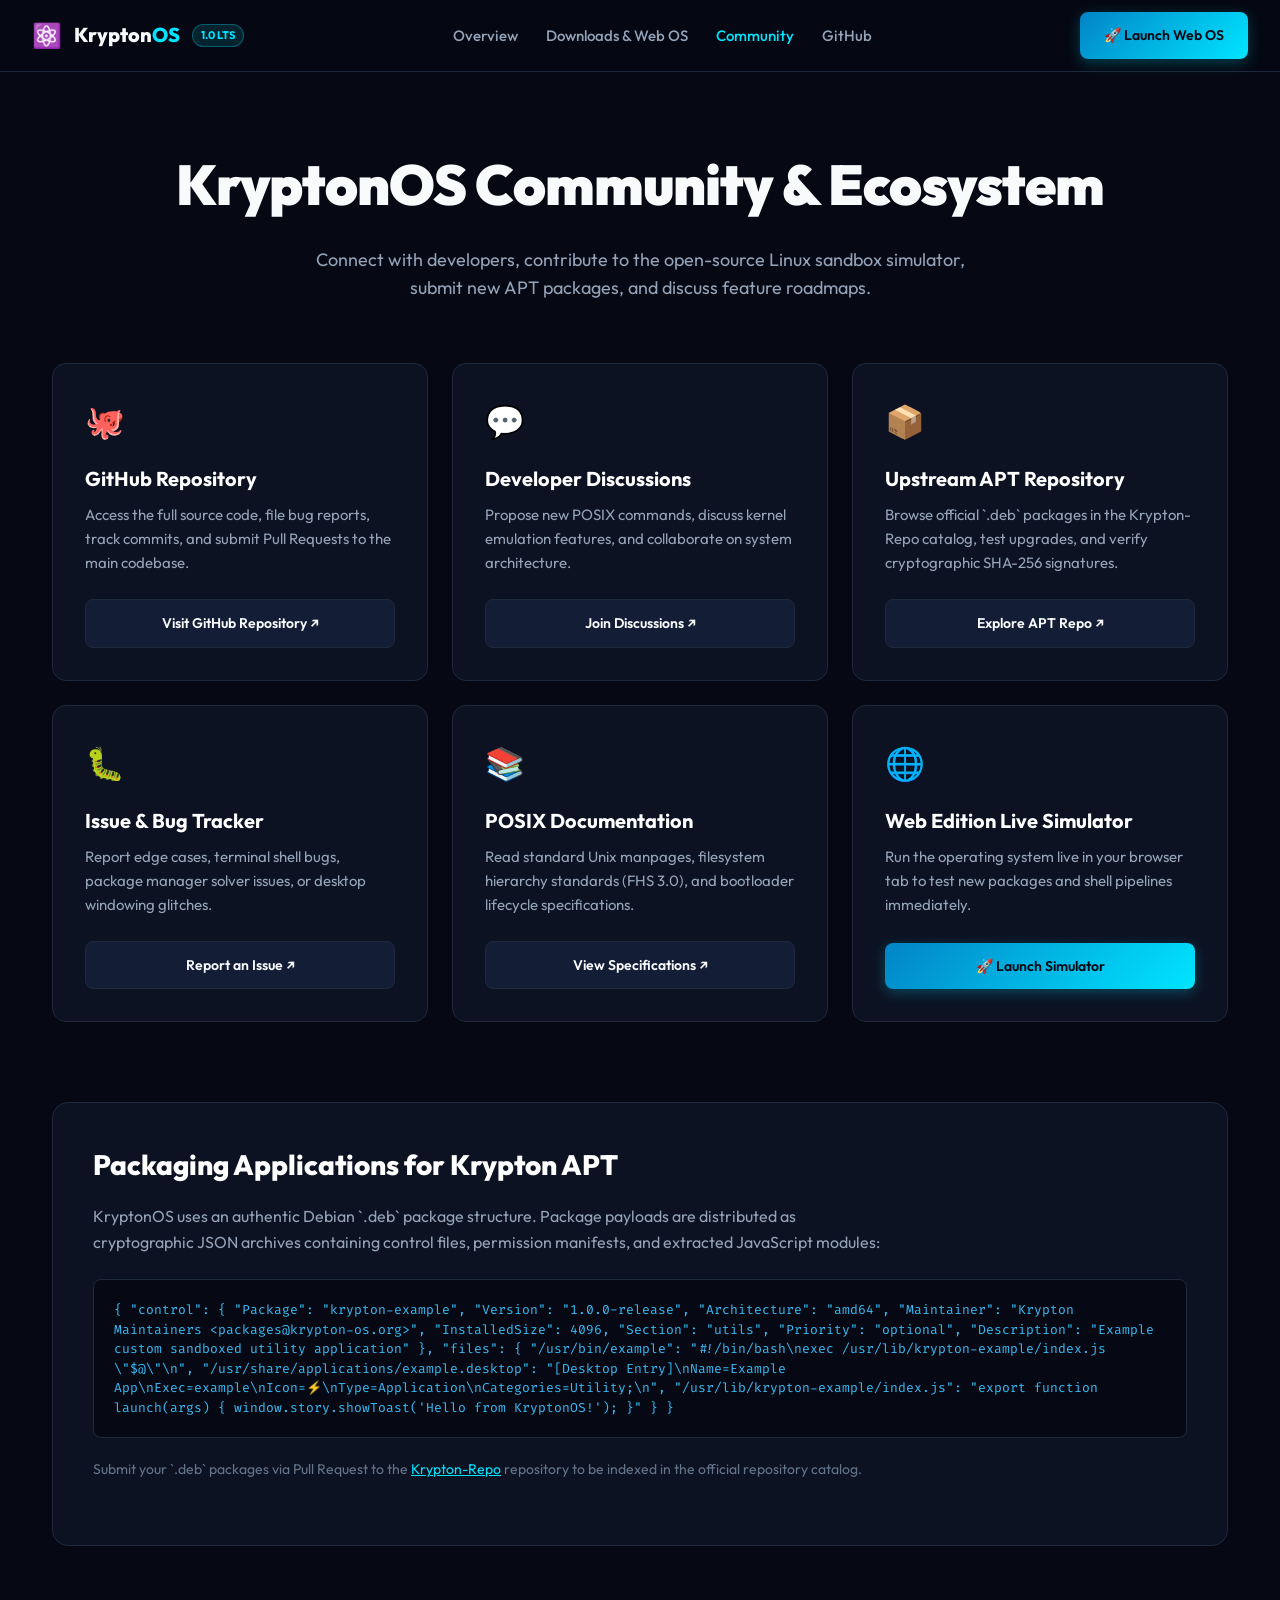
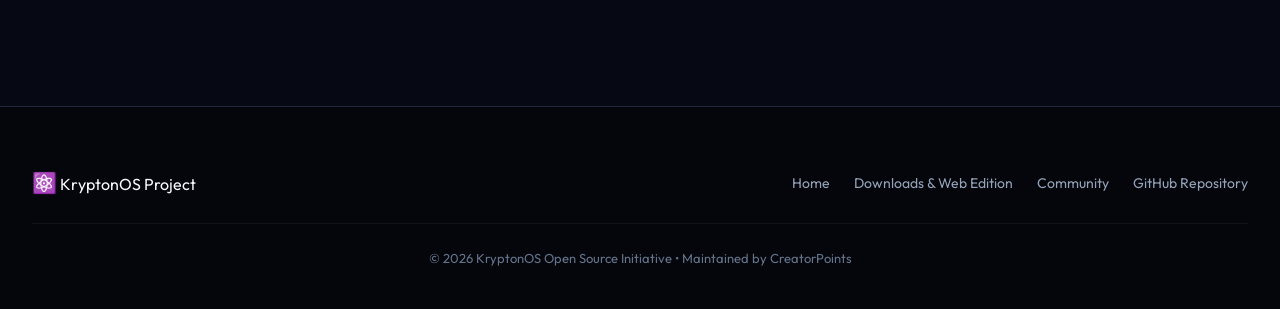
==== community.html @ f6bc9409 "Create official OS homepage (/krypton), downloads hub (/downloads), and community portal (/community" ====
<!DOCTYPE html>
<html lang="en">
<head>
    <meta charset="UTF-8">
    <meta name="viewport" content="width=device-width, initial-scale=1.0">
    <title>Community & Ecosystem - KryptonOS</title>
    <meta name="description" content="Connect with the KryptonOS developer ecosystem, explore the APT package repository, contribute code, and join discussions.">
    <link rel="icon" href="data:image/svg+xml,<svg xmlns=%22http://www.w3.org/2000/svg%22 viewBox=%220%22%3E<text y=%2226%22 font-size=%2228%22>⚛️</text></svg>">
    <link rel="preconnect" href="https://fonts.googleapis.com">
    <link rel="preconnect" href="https://fonts.gstatic.com" crossorigin>
    <link href="https://fonts.googleapis.com/css2?family=Fira+Code:wght@400;500;700&family=Outfit:wght@300;400;500;600;700;800;900&family=Plus+Jakarta+Sans:wght@400;500;600;700&display=swap" rel="stylesheet">
    <style>
        :root {
            --bg-base: #060913;
            --bg-surface: #0c1222;
            --bg-surface-elevated: #131d35;
            --border-color: #1e293b;
            --border-hover: #38bdf8;
            --text-primary: #f8fafc;
            --text-secondary: #94a3b8;
            --text-muted: #64748b;
            --cyan-primary: #00e5ff;
            --blue-accent: #0284c7;
            --green-success: #10b981;
            --font-sans: 'Outfit', -apple-system, BlinkMacSystemFont, sans-serif;
            --font-mono: 'Fira Code', monospace;
        }

        * {
            box-sizing: border-box;
            margin: 0;
            padding: 0;
        }

        body {
            background-color: var(--bg-base);
            color: var(--text-primary);
            font-family: var(--font-sans);
            line-height: 1.6;
            overflow-x: hidden;
            -webkit-font-smoothing: antialiased;
        }

        .navbar {
            position: fixed;
            top: 0;
            left: 0;
            right: 0;
            height: 72px;
            background: rgba(6, 9, 19, 0.85);
            backdrop-filter: blur(16px);
            border-bottom: 1px solid var(--border-color);
            z-index: 1000;
            display: flex;
            align-items: center;
            justify-content: space-between;
            padding: 0 32px;
        }

        .nav-brand {
            display: flex;
            align-items: center;
            gap: 12px;
            text-decoration: none;
            color: var(--text-primary);
            font-weight: 800;
            font-size: 20px;
        }

        .nav-badge {
            font-size: 11px;
            font-weight: 700;
            background: rgba(0, 229, 255, 0.12);
            color: var(--cyan-primary);
            border: 1px solid rgba(0, 229, 255, 0.3);
            padding: 2px 8px;
            border-radius: 20px;
            text-transform: uppercase;
        }

        .nav-links {
            display: flex;
            align-items: center;
            gap: 28px;
            list-style: none;
        }

        .nav-links a {
            color: var(--text-secondary);
            text-decoration: none;
            font-size: 15px;
            font-weight: 500;
            transition: color 0.2s ease;
        }

        .nav-links a:hover,
        .nav-links a.active {
            color: var(--cyan-primary);
        }

        .btn {
            display: inline-flex;
            align-items: center;
            justify-content: center;
            gap: 8px;
            padding: 12px 24px;
            border-radius: 8px;
            font-weight: 600;
            font-size: 14px;
            text-decoration: none;
            cursor: pointer;
            transition: all 0.2s cubic-bezier(0.16, 1, 0.3, 1);
            border: none;
        }

        .btn-primary {
            background: linear-gradient(135deg, #0284c7 0%, #00e5ff 100%);
            color: #060913;
            box-shadow: 0 4px 14px rgba(0, 229, 255, 0.25);
        }

        .btn-primary:hover {
            transform: translateY(-2px);
            box-shadow: 0 6px 20px rgba(0, 229, 255, 0.4);
        }

        .btn-secondary {
            background: var(--bg-surface-elevated);
            color: var(--text-primary);
            border: 1px solid var(--border-color);
        }

        .btn-secondary:hover {
            border-color: var(--cyan-primary);
            background: #1e293b;
        }

        .container {
            max-width: 1240px;
            margin: 0 auto;
            padding: 140px 32px 100px;
        }

        .page-header {
            text-align: center;
            margin-bottom: 60px;
        }

        .page-header h1 {
            font-size: clamp(36px, 5vw, 56px);
            font-weight: 900;
            letter-spacing: -1px;
            margin-bottom: 16px;
        }

        .page-header p {
            font-size: 18px;
            color: var(--text-secondary);
            max-width: 700px;
            margin: 0 auto;
        }

        .channels-grid {
            display: grid;
            grid-template-columns: repeat(auto-fit, minmax(320px, 1fr));
            gap: 24px;
            margin-bottom: 80px;
        }

        .channel-card {
            background: var(--bg-surface);
            border: 1px solid var(--border-color);
            border-radius: 14px;
            padding: 32px;
            display: flex;
            flex-direction: column;
            justify-content: space-between;
            transition: all 0.25s ease;
        }

        .channel-card:hover {
            transform: translateY(-4px);
            border-color: var(--cyan-primary);
            box-shadow: 0 10px 30px rgba(0, 0, 0, 0.4);
        }

        .channel-icon {
            font-size: 32px;
            margin-bottom: 16px;
        }

        .channel-card h3 {
            font-size: 20px;
            font-weight: 700;
            margin-bottom: 8px;
            color: #ffffff;
        }

        .channel-card p {
            font-size: 15px;
            color: var(--text-secondary);
            margin-bottom: 24px;
        }

        /* Package Submission Section */
        .guide-section {
            background: var(--bg-surface);
            border: 1px solid var(--border-color);
            border-radius: 16px;
            padding: 40px;
            margin-bottom: 60px;
        }

        .guide-section h2 {
            font-size: 28px;
            font-weight: 800;
            margin-bottom: 16px;
            color: #ffffff;
        }

        .guide-section p {
            font-size: 16px;
            color: var(--text-secondary);
            margin-bottom: 24px;
            max-width: 800px;
        }

        .code-block {
            background: #060913;
            border: 1px solid var(--border-color);
            border-radius: 8px;
            padding: 20px;
            font-family: var(--font-mono);
            font-size: 13px;
            color: #38bdf8;
            overflow-x: auto;
            line-height: 1.5;
            margin-bottom: 20px;
        }

        /* Footer */
        footer {
            border-top: 1px solid var(--border-color);
            padding: 60px 32px 40px;
            background: #04060c;
        }

        .footer-content {
            max-width: 1240px;
            margin: 0 auto;
            display: flex;
            justify-content: space-between;
            align-items: center;
            flex-wrap: wrap;
            gap: 24px;
        }

        .footer-links {
            display: flex;
            gap: 24px;
            list-style: none;
        }

        .footer-links a {
            color: var(--text-secondary);
            text-decoration: none;
            font-size: 14px;
        }

        .footer-links a:hover {
            color: var(--cyan-primary);
        }

        .footer-copy {
            color: var(--text-muted);
            font-size: 13px;
            margin-top: 24px;
            text-align: center;
            border-top: 1px solid rgba(255, 255, 255, 0.05);
            padding-top: 24px;
        }
    </style>
</head>
<body>

    <!-- Navigation -->
    <nav class="navbar">
        <a href="/krypton" class="nav-brand">
            <span style="font-size: 24px;">⚛️</span>
            <span>Krypton<span style="color: var(--cyan-primary);">OS</span></span>
            <span class="nav-badge">1.0 LTS</span>
        </a>
        <ul class="nav-links">
            <li><a href="/krypton">Overview</a></li>
            <li><a href="/downloads">Downloads & Web OS</a></li>
            <li><a href="/community" class="active">Community</a></li>
            <li><a href="https://github.com/CreatorPoints/Krypton-OS" target="_blank">GitHub</a></li>
        </ul>
        <div class="nav-cta">
            <a href="/" class="btn btn-primary">
                <span>🚀 Launch Web OS</span>
            </a>
        </div>
    </nav>

    <!-- Main Container -->
    <main class="container">
        <header class="page-header">
            <h1>KryptonOS Community & Ecosystem</h1>
            <p>Connect with developers, contribute to the open-source Linux sandbox simulator, submit new APT packages, and discuss feature roadmaps.</p>
        </header>

        <!-- Community Channels Grid -->
        <div class="channels-grid">
            
            <div class="channel-card">
                <div>
                    <div class="channel-icon">🐙</div>
                    <h3>GitHub Repository</h3>
                    <p>Access the full source code, file bug reports, track commits, and submit Pull Requests to the main codebase.</p>
                </div>
                <a href="https://github.com/CreatorPoints/Krypton-OS" target="_blank" class="btn btn-secondary">
                    <span>Visit GitHub Repository ↗</span>
                </a>
            </div>

            <div class="channel-card">
                <div>
                    <div class="channel-icon">💬</div>
                    <h3>Developer Discussions</h3>
                    <p>Propose new POSIX commands, discuss kernel emulation features, and collaborate on system architecture.</p>
                </div>
                <a href="https://github.com/CreatorPoints/Krypton-OS/discussions" target="_blank" class="btn btn-secondary">
                    <span>Join Discussions ↗</span>
                </a>
            </div>

            <div class="channel-card">
                <div>
                    <div class="channel-icon">📦</div>
                    <h3>Upstream APT Repository</h3>
                    <p>Browse official `.deb` packages in the Krypton-Repo catalog, test upgrades, and verify cryptographic SHA-256 signatures.</p>
                </div>
                <a href="https://github.com/CreatorPoints/Krypton-Repo" target="_blank" class="btn btn-secondary">
                    <span>Explore APT Repo ↗</span>
                </a>
            </div>

            <div class="channel-card">
                <div>
                    <div class="channel-icon">🐛</div>
                    <h3>Issue & Bug Tracker</h3>
                    <p>Report edge cases, terminal shell bugs, package manager solver issues, or desktop windowing glitches.</p>
                </div>
                <a href="https://github.com/CreatorPoints/Krypton-OS/issues" target="_blank" class="btn btn-secondary">
                    <span>Report an Issue ↗</span>
                </a>
            </div>

            <div class="channel-card">
                <div>
                    <div class="channel-icon">📚</div>
                    <h3>POSIX Documentation</h3>
                    <p>Read standard Unix manpages, filesystem hierarchy standards (FHS 3.0), and bootloader lifecycle specifications.</p>
                </div>
                <a href="/krypton#features" class="btn btn-secondary">
                    <span>View Specifications ↗</span>
                </a>
            </div>

            <div class="channel-card">
                <div>
                    <div class="channel-icon">🌐</div>
                    <h3>Web Edition Live Simulator</h3>
                    <p>Run the operating system live in your browser tab to test new packages and shell pipelines immediately.</p>
                </div>
                <a href="/" class="btn btn-primary">
                    <span>🚀 Launch Simulator</span>
                </a>
            </div>

        </div>

        <!-- APT Packaging Guide -->
        <section class="guide-section">
            <h2>Packaging Applications for Krypton APT</h2>
            <p>KryptonOS uses an authentic Debian `.deb` package structure. Package payloads are distributed as cryptographic JSON archives containing control files, permission manifests, and extracted JavaScript modules:</p>

            <div class="code-block">
{
  "control": {
    "Package": "krypton-example",
    "Version": "1.0.0-release",
    "Architecture": "amd64",
    "Maintainer": "Krypton Maintainers &lt;packages@krypton-os.org&gt;",
    "InstalledSize": 4096,
    "Section": "utils",
    "Priority": "optional",
    "Description": "Example custom sandboxed utility application"
  },
  "files": {
    "/usr/bin/example": "#!/bin/bash\nexec /usr/lib/krypton-example/index.js \"$@\"\n",
    "/usr/share/applications/example.desktop": "[Desktop Entry]\nName=Example App\nExec=example\nIcon=⚡\nType=Application\nCategories=Utility;\n",
    "/usr/lib/krypton-example/index.js": "export function launch(args) { window.story.showToast('Hello from KryptonOS!'); }"
  }
}
            </div>

            <p style="font-size: 14px; color: var(--text-muted);">
                Submit your `.deb` packages via Pull Request to the <a href="https://github.com/CreatorPoints/Krypton-Repo" target="_blank" style="color: var(--cyan-primary);">Krypton-Repo</a> repository to be indexed in the official repository catalog.
            </p>
        </section>
    </main>

    <!-- Footer -->
    <footer>
        <div class="footer-content">
            <div class="footer-brand">
                <span style="font-size: 20px;">⚛️</span>
                <span>KryptonOS Project</span>
            </div>
            <ul class="footer-links">
                <li><a href="/krypton">Home</a></li>
                <li><a href="/downloads">Downloads & Web Edition</a></li>
                <li><a href="/community">Community</a></li>
                <li><a href="https://github.com/CreatorPoints/Krypton-OS" target="_blank">GitHub Repository</a></li>
            </ul>
        </div>
        <div class="footer-copy">
            <p>© 2026 KryptonOS Open Source Initiative • Maintained by CreatorPoints</p>
        </div>
    </footer>

</body>
</html>
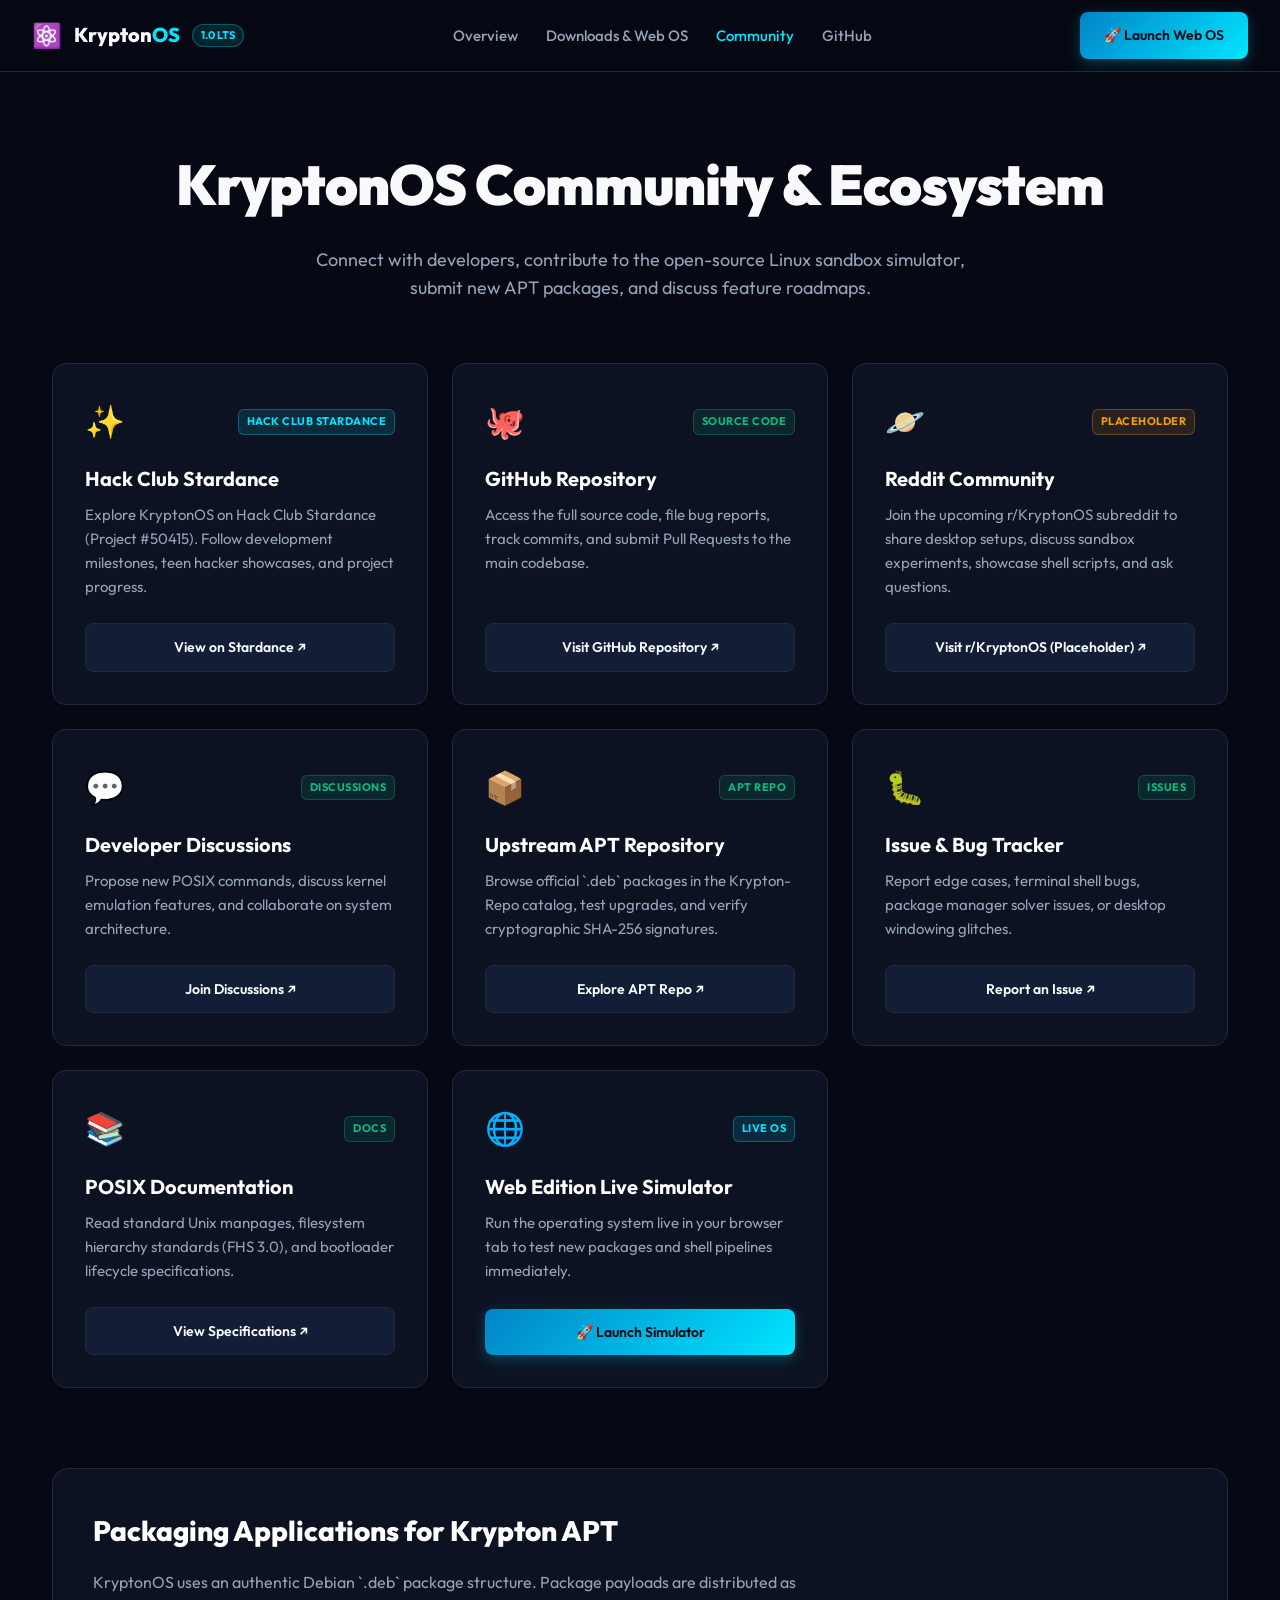
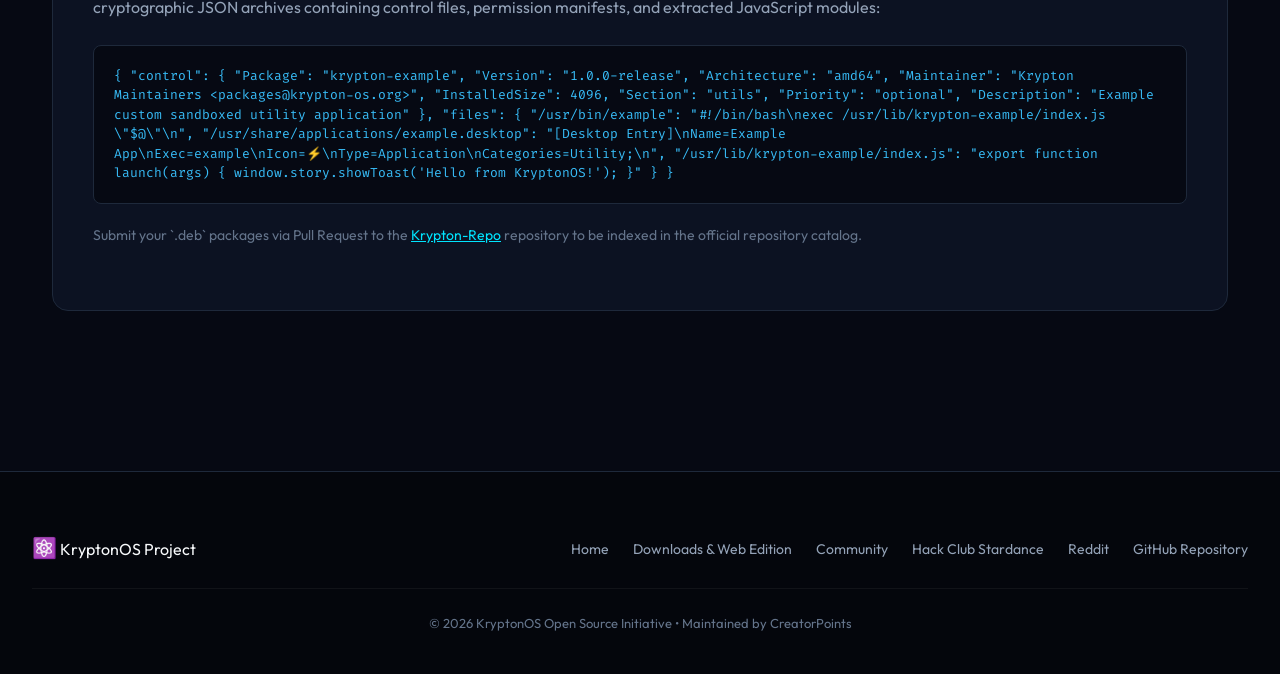
==== commit 658c0ad6: "feat(community): integrate Reddit placeholder and Hack Club Stardance showcase" ====
--- a/community.html
+++ b/community.html
@@ -186,7 +186,40 @@
 
         .channel-icon {
             font-size: 32px;
+        }
+
+        .channel-header-row {
+            display: flex;
+            align-items: center;
+            justify-content: space-between;
             margin-bottom: 16px;
+        }
+
+        .channel-badge {
+            font-size: 11px;
+            font-weight: 700;
+            padding: 3px 8px;
+            border-radius: 6px;
+            text-transform: uppercase;
+            letter-spacing: 0.5px;
+        }
+
+        .badge-live {
+            background: rgba(16, 185, 129, 0.12);
+            color: #10b981;
+            border: 1px solid rgba(16, 185, 129, 0.3);
+        }
+
+        .badge-featured {
+            background: rgba(0, 229, 255, 0.12);
+            color: var(--cyan-primary);
+            border: 1px solid rgba(0, 229, 255, 0.3);
+        }
+
+        .badge-placeholder {
+            background: rgba(245, 158, 11, 0.12);
+            color: #f59e0b;
+            border: 1px solid rgba(245, 158, 11, 0.3);
         }
 
         .channel-card h3 {
@@ -315,7 +348,24 @@
             
             <div class="channel-card">
                 <div>
-                    <div class="channel-icon">🐙</div>
+                    <div class="channel-header-row">
+                        <div class="channel-icon">✨</div>
+                        <span class="channel-badge badge-featured">Hack Club Stardance</span>
+                    </div>
+                    <h3>Hack Club Stardance</h3>
+                    <p>Explore KryptonOS on Hack Club Stardance (Project #50415). Follow development milestones, teen hacker showcases, and project progress.</p>
+                </div>
+                <a href="https://stardance.hackclub.com/projects/50415" target="_blank" class="btn btn-secondary">
+                    <span>View on Stardance ↗</span>
+                </a>
+            </div>
+
+            <div class="channel-card">
+                <div>
+                    <div class="channel-header-row">
+                        <div class="channel-icon">🐙</div>
+                        <span class="channel-badge badge-live">Source Code</span>
+                    </div>
                     <h3>GitHub Repository</h3>
                     <p>Access the full source code, file bug reports, track commits, and submit Pull Requests to the main codebase.</p>
                 </div>
@@ -326,7 +376,24 @@
 
             <div class="channel-card">
                 <div>
-                    <div class="channel-icon">💬</div>
+                    <div class="channel-header-row">
+                        <div class="channel-icon">🪐</div>
+                        <span class="channel-badge badge-placeholder">Placeholder</span>
+                    </div>
+                    <h3>Reddit Community</h3>
+                    <p>Join the upcoming r/KryptonOS subreddit to share desktop setups, discuss sandbox experiments, showcase shell scripts, and ask questions.</p>
+                </div>
+                <a href="https://www.reddit.com/r/KryptonOS" target="_blank" class="btn btn-secondary">
+                    <span>Visit r/KryptonOS (Placeholder) ↗</span>
+                </a>
+            </div>
+
+            <div class="channel-card">
+                <div>
+                    <div class="channel-header-row">
+                        <div class="channel-icon">💬</div>
+                        <span class="channel-badge badge-live">Discussions</span>
+                    </div>
                     <h3>Developer Discussions</h3>
                     <p>Propose new POSIX commands, discuss kernel emulation features, and collaborate on system architecture.</p>
                 </div>
@@ -337,7 +404,10 @@
 
             <div class="channel-card">
                 <div>
-                    <div class="channel-icon">📦</div>
+                    <div class="channel-header-row">
+                        <div class="channel-icon">📦</div>
+                        <span class="channel-badge badge-live">APT Repo</span>
+                    </div>
                     <h3>Upstream APT Repository</h3>
                     <p>Browse official `.deb` packages in the Krypton-Repo catalog, test upgrades, and verify cryptographic SHA-256 signatures.</p>
                 </div>
@@ -348,7 +418,10 @@
 
             <div class="channel-card">
                 <div>
-                    <div class="channel-icon">🐛</div>
+                    <div class="channel-header-row">
+                        <div class="channel-icon">🐛</div>
+                        <span class="channel-badge badge-live">Issues</span>
+                    </div>
                     <h3>Issue & Bug Tracker</h3>
                     <p>Report edge cases, terminal shell bugs, package manager solver issues, or desktop windowing glitches.</p>
                 </div>
@@ -359,7 +432,10 @@
 
             <div class="channel-card">
                 <div>
-                    <div class="channel-icon">📚</div>
+                    <div class="channel-header-row">
+                        <div class="channel-icon">📚</div>
+                        <span class="channel-badge badge-live">Docs</span>
+                    </div>
                     <h3>POSIX Documentation</h3>
                     <p>Read standard Unix manpages, filesystem hierarchy standards (FHS 3.0), and bootloader lifecycle specifications.</p>
                 </div>
@@ -370,7 +446,10 @@
 
             <div class="channel-card">
                 <div>
-                    <div class="channel-icon">🌐</div>
+                    <div class="channel-header-row">
+                        <div class="channel-icon">🌐</div>
+                        <span class="channel-badge badge-featured">Live OS</span>
+                    </div>
                     <h3>Web Edition Live Simulator</h3>
                     <p>Run the operating system live in your browser tab to test new packages and shell pipelines immediately.</p>
                 </div>
@@ -423,6 +502,8 @@
                 <li><a href="/krypton">Home</a></li>
                 <li><a href="/downloads">Downloads & Web Edition</a></li>
                 <li><a href="/community">Community</a></li>
+                <li><a href="https://stardance.hackclub.com/projects/50415" target="_blank">Hack Club Stardance</a></li>
+                <li><a href="https://www.reddit.com/r/KryptonOS" target="_blank">Reddit</a></li>
                 <li><a href="https://github.com/CreatorPoints/Krypton-OS" target="_blank">GitHub Repository</a></li>
             </ul>
         </div>
